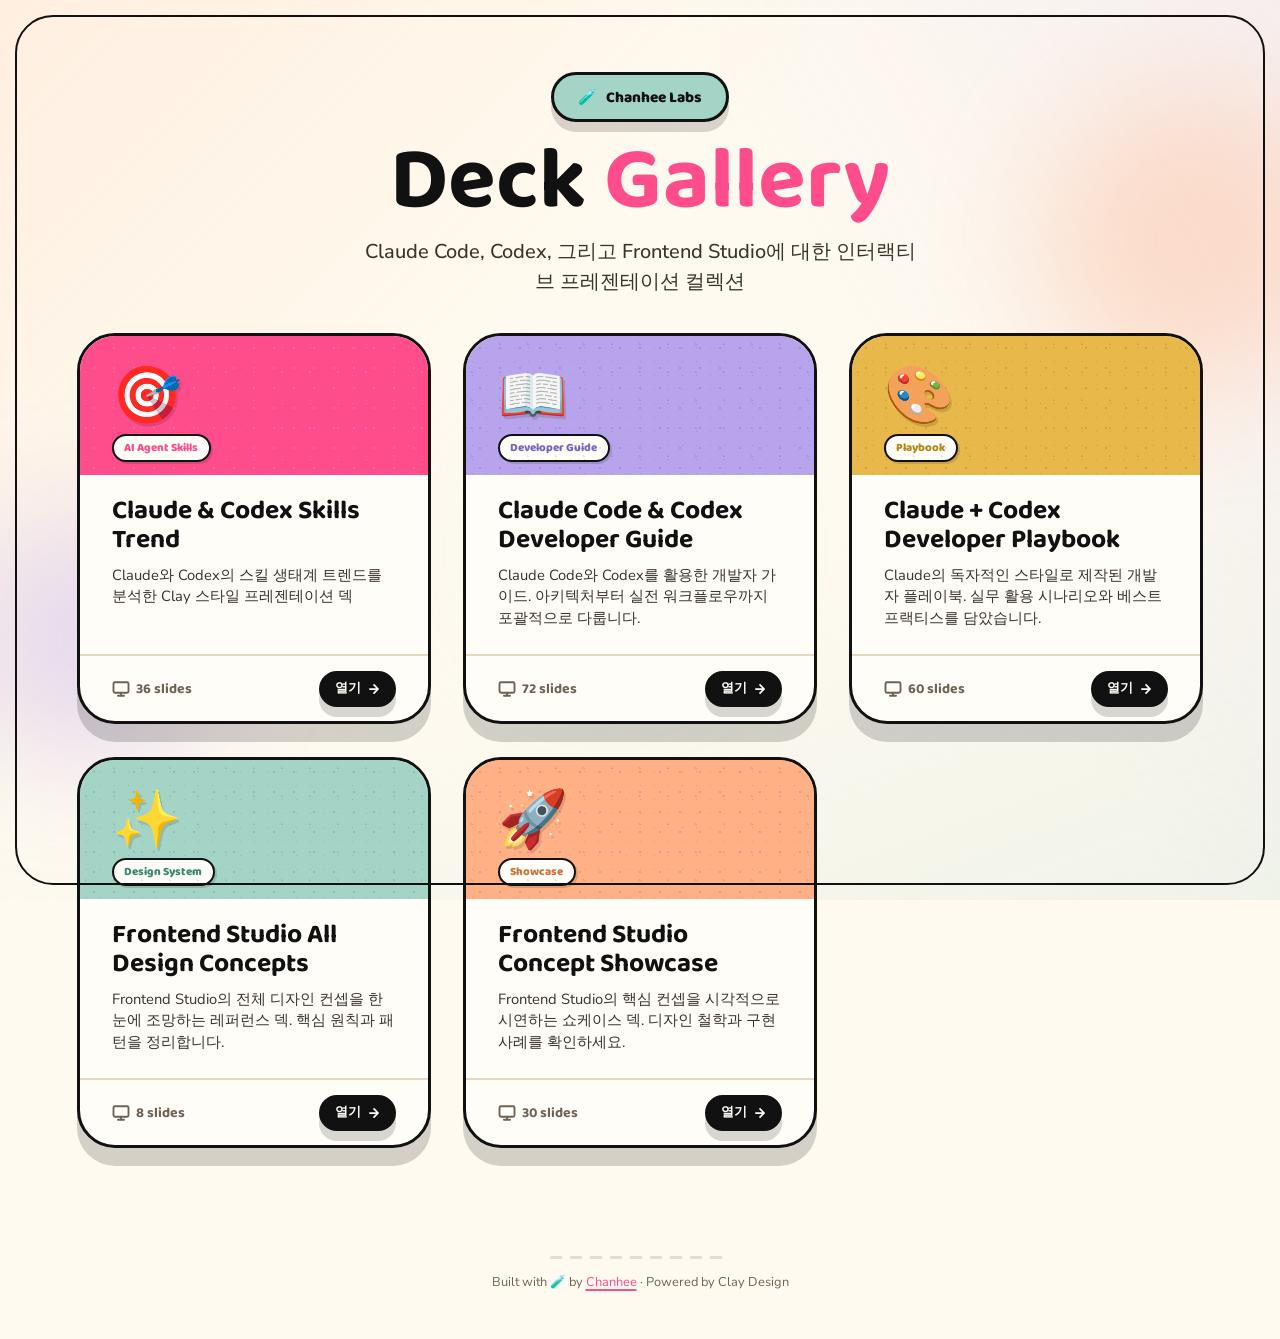
==== labs/index.html @ 250b86b6 "Add Deck Gallery with clay-styled HTML reader and 5 presentation decks" ====
<!DOCTYPE html>
<html lang="ko">
  <head>
    <meta charset="UTF-8" />
    <meta name="viewport" content="width=device-width, initial-scale=1.0" />
    <title>Chanhee Labs — Deck Gallery</title>
    <meta name="description" content="A curated collection of interactive presentation decks on Claude Code, Codex, and Frontend Studio design concepts." />
    <link rel="preconnect" href="https://fonts.googleapis.com" />
    <link rel="preconnect" href="https://fonts.gstatic.com" crossorigin />
    <link
      href="https://fonts.googleapis.com/css2?family=Baloo+2:wght@500;600;700;800&family=Nunito+Sans:wght@400;500;600;700;800&display=swap"
      rel="stylesheet"
    />
    <style>
      /* ===========================================
         CLAY DESIGN TOKENS
         =========================================== */
      :root {
        --canvas: #fffaf0;
        --surface-soft: #faf1dd;
        --surface-card: #fff4df;
        --surface-strong: #eadfc8;
        --ink: #111111;
        --body: #3a332b;
        --muted: #6e6253;
        --line: #e6d8bd;
        --dark: #102525;
        --pink: #ff4d8b;
        --teal: #1a3a3a;
        --lavender: #b8a4ed;
        --peach: #ffb084;
        --ochre: #e8b94a;
        --mint: #a4d4c5;
        --coral: #ff6b5a;
        --sky: #8ecae6;
        --white: #fffdf7;

        --shadow: 0 clamp(8px, 1.8vw, 18px) 0 rgba(17, 17, 17, 0.18);
        --shadow-small: 0 clamp(4px, 0.9vw, 10px) 0 rgba(17, 17, 17, 0.16);
        --shadow-hover: 0 clamp(10px, 2.2vw, 22px) 0 rgba(17, 17, 17, 0.22);
        --radius-xl: clamp(20px, 3vw, 38px);
        --radius-lg: clamp(16px, 2vw, 28px);
        --radius-md: clamp(10px, 1.4vw, 18px);

        --font-display: "Baloo 2", cursive;
        --font-body: "Nunito Sans", sans-serif;
        --ease-out-expo: cubic-bezier(0.16, 1, 0.3, 1);
        --duration-normal: 0.62s;
      }

      /* ===========================================
         BASE
         =========================================== */
      *,
      *::before,
      *::after {
        margin: 0;
        padding: 0;
        box-sizing: border-box;
      }

      html {
        scroll-behavior: smooth;
      }

      body {
        font-family: var(--font-body);
        color: var(--ink);
        background: var(--canvas);
        min-height: 100vh;
        overflow-x: hidden;
      }

      a {
        color: inherit;
        text-decoration: none;
      }

      /* ===========================================
         BACKGROUND
         =========================================== */
      body::before {
        content: "";
        position: fixed;
        inset: 0;
        background:
          linear-gradient(135deg, rgba(255, 176, 132, 0.14), transparent 40%),
          linear-gradient(240deg, rgba(184, 164, 237, 0.12), transparent 35%),
          linear-gradient(340deg, rgba(164, 212, 197, 0.16), transparent 40%);
        pointer-events: none;
        z-index: -1;
      }

      /* Floating decorative blobs */
      .blob {
        position: fixed;
        border-radius: 50%;
        filter: blur(60px);
        opacity: 0.35;
        pointer-events: none;
        z-index: -1;
        animation: blobFloat 12s ease-in-out infinite;
      }

      .blob-1 {
        width: 300px;
        height: 300px;
        background: var(--peach);
        top: 10%;
        right: -5%;
        animation-delay: 0s;
      }

      .blob-2 {
        width: 250px;
        height: 250px;
        background: var(--lavender);
        bottom: 15%;
        left: -3%;
        animation-delay: -4s;
      }

      .blob-3 {
        width: 200px;
        height: 200px;
        background: var(--mint);
        top: 50%;
        left: 40%;
        animation-delay: -8s;
      }

      @keyframes blobFloat {
        0%, 100% { transform: translate(0, 0) scale(1); }
        33% { transform: translate(20px, -15px) scale(1.05); }
        66% { transform: translate(-10px, 10px) scale(0.95); }
      }

      /* ===========================================
         HEADER
         =========================================== */
      .page-header {
        text-align: center;
        padding: clamp(3rem, 8vh, 6rem) clamp(1.5rem, 5vw, 4rem) clamp(2rem, 4vh, 3rem);
      }

      .logo-badge {
        display: inline-flex;
        align-items: center;
        gap: 0.6rem;
        padding: clamp(0.4rem, 0.8vw, 0.6rem) clamp(1rem, 2vw, 1.5rem);
        border: 3px solid var(--ink);
        border-radius: 999px;
        background: var(--mint);
        box-shadow: var(--shadow-small);
        font-family: var(--font-display);
        font-weight: 800;
        font-size: clamp(0.75rem, 1.2vw, 1rem);
        margin-bottom: clamp(1rem, 2vh, 1.5rem);
        animation: badgeBounce 3s ease-in-out infinite;
      }

      @keyframes badgeBounce {
        0%, 100% { transform: translateY(0); }
        50% { transform: translateY(-4px); }
      }

      .page-title {
        font-family: var(--font-display);
        font-size: clamp(2.5rem, 7vw, 5.5rem);
        line-height: 0.95;
        color: var(--ink);
        margin-bottom: clamp(0.5rem, 1.5vh, 1rem);
      }

      .page-title .accent {
        color: var(--pink);
      }

      .page-subtitle {
        font-size: clamp(0.9rem, 1.6vw, 1.25rem);
        color: var(--body);
        max-width: 46ch;
        margin: 0 auto;
        line-height: 1.5;
        font-weight: 500;
      }

      /* Border frame like clay deck */
      .page-frame {
        position: fixed;
        inset: clamp(8px, 1.2vw, 16px);
        border: clamp(2px, 0.2vw, 3px) solid var(--ink);
        border-radius: var(--radius-xl);
        pointer-events: none;
        z-index: 100;
      }

      /* ===========================================
         DECK GRID
         =========================================== */
      .deck-grid {
        display: grid;
        grid-template-columns: repeat(auto-fit, minmax(min(100%, 340px), 1fr));
        gap: clamp(1.2rem, 2.5vw, 2rem);
        padding: 0 clamp(2rem, 6vw, 5rem) clamp(4rem, 8vh, 6rem);
        max-width: 1280px;
        margin: 0 auto;
      }

      /* ===========================================
         DECK CARD
         =========================================== */
      .deck-card {
        position: relative;
        display: flex;
        flex-direction: column;
        border: clamp(2.5px, 0.3vw, 4px) solid var(--ink);
        border-radius: var(--radius-xl);
        background: var(--white);
        box-shadow: var(--shadow);
        overflow: hidden;
        cursor: pointer;
        transition:
          transform 0.4s var(--ease-out-expo),
          box-shadow 0.4s var(--ease-out-expo);
        text-decoration: none;
        opacity: 0;
        transform: translateY(30px) scale(0.97);
        animation: cardReveal 0.7s var(--ease-out-expo) forwards;
      }

      .deck-card:nth-child(1) { animation-delay: 0.1s; }
      .deck-card:nth-child(2) { animation-delay: 0.2s; }
      .deck-card:nth-child(3) { animation-delay: 0.3s; }
      .deck-card:nth-child(4) { animation-delay: 0.4s; }
      .deck-card:nth-child(5) { animation-delay: 0.5s; }

      @keyframes cardReveal {
        to {
          opacity: 1;
          transform: translateY(0) scale(1);
        }
      }

      .deck-card:hover {
        transform: translateY(-6px) scale(1.015);
        box-shadow: var(--shadow-hover);
      }

      .deck-card:active {
        transform: translateY(-2px) scale(0.995);
      }

      /* Card Header Band */
      .card-band {
        position: relative;
        padding: clamp(1.2rem, 2.5vw, 2rem) clamp(1.2rem, 2.5vw, 2rem) clamp(0.6rem, 1vw, 0.8rem);
        overflow: hidden;
      }

      .card-band::before {
        content: "";
        position: absolute;
        inset: 0;
        opacity: 0.12;
        background:
          radial-gradient(circle at 20% 30%, currentColor 1px, transparent 1px),
          radial-gradient(circle at 70% 60%, currentColor 1px, transparent 1px),
          radial-gradient(circle at 45% 80%, currentColor 0.5px, transparent 0.5px);
        background-size: 28px 28px, 20px 20px, 14px 14px;
      }

      .card-emoji {
        font-size: clamp(2.2rem, 5vw, 3.5rem);
        line-height: 1;
        margin-bottom: clamp(0.4rem, 1vw, 0.6rem);
        display: block;
        filter: drop-shadow(2px 3px 0 rgba(0,0,0,0.12));
      }

      .card-category {
        display: inline-flex;
        align-items: center;
        padding: 0.2rem 0.65rem;
        border: 2px solid var(--ink);
        border-radius: 999px;
        background: var(--white);
        font-family: var(--font-display);
        font-size: clamp(0.6rem, 0.9vw, 0.78rem);
        font-weight: 800;
        box-shadow: 2px 2px 0 rgba(17, 17, 17, 0.14);
      }

      /* Card Body */
      .card-body {
        flex: 1;
        padding: clamp(0.8rem, 1.8vw, 1.4rem) clamp(1.2rem, 2.5vw, 2rem) clamp(1rem, 2vw, 1.6rem);
        display: flex;
        flex-direction: column;
        gap: clamp(0.4rem, 0.8vw, 0.6rem);
      }

      .card-title {
        font-family: var(--font-display);
        font-size: clamp(1.15rem, 2.2vw, 1.65rem);
        line-height: 1.1;
        color: var(--ink);
      }

      .card-desc {
        font-size: clamp(0.78rem, 1.15vw, 0.95rem);
        color: var(--body);
        line-height: 1.45;
        flex: 1;
      }

      /* Card Footer */
      .card-footer {
        display: flex;
        align-items: center;
        justify-content: space-between;
        padding: clamp(0.6rem, 1.2vw, 0.9rem) clamp(1.2rem, 2.5vw, 2rem);
        border-top: 2px solid var(--line);
      }

      .slide-count {
        display: inline-flex;
        align-items: center;
        gap: 0.4rem;
        font-family: var(--font-display);
        font-size: clamp(0.75rem, 1.1vw, 0.92rem);
        font-weight: 700;
        color: var(--muted);
      }

      .slide-count svg {
        width: clamp(14px, 1.5vw, 18px);
        height: clamp(14px, 1.5vw, 18px);
      }

      .open-btn {
        display: inline-flex;
        align-items: center;
        gap: 0.35rem;
        padding: 0.35rem 0.85rem;
        border: 2px solid var(--ink);
        border-radius: 999px;
        background: var(--ink);
        color: var(--white);
        font-family: var(--font-display);
        font-size: clamp(0.7rem, 1vw, 0.85rem);
        font-weight: 700;
        box-shadow: var(--shadow-small);
        transition: background 0.2s ease, transform 0.2s ease;
      }

      .deck-card:hover .open-btn {
        background: var(--pink);
        transform: translateX(2px);
      }

      .open-btn svg {
        width: 14px;
        height: 14px;
        transition: transform 0.3s var(--ease-out-expo);
      }

      .deck-card:hover .open-btn svg {
        transform: translateX(3px);
      }

      /* Color bands per card */
      .card-pink .card-band { background: var(--pink); color: var(--white); }
      .card-pink .card-category { color: var(--pink); }

      .card-lavender .card-band { background: var(--lavender); color: var(--ink); }
      .card-lavender .card-category { color: #7c65c0; }

      .card-ochre .card-band { background: var(--ochre); color: var(--ink); }
      .card-ochre .card-category { color: #b08a1a; }

      .card-mint .card-band { background: var(--mint); color: var(--ink); }
      .card-mint .card-category { color: #3d8a71; }

      .card-peach .card-band { background: var(--peach); color: var(--ink); }
      .card-peach .card-category { color: #c97640; }

      /* ===========================================
         FOOTER
         =========================================== */
      .page-footer {
        text-align: center;
        padding: clamp(2rem, 4vh, 3rem) 1rem clamp(3rem, 5vh, 4rem);
        color: var(--muted);
        font-size: clamp(0.72rem, 1vw, 0.88rem);
      }

      .page-footer a {
        color: var(--pink);
        text-decoration: underline;
        text-underline-offset: 3px;
        text-decoration-thickness: 2px;
      }

      .page-footer a:hover {
        color: var(--ink);
      }

      .footer-line {
        width: min(180px, 30vw);
        height: 3px;
        background: repeating-linear-gradient(
          90deg,
          var(--ink) 0 12px,
          transparent 12px 20px
        );
        opacity: 0.12;
        margin: 0 auto clamp(0.8rem, 1.5vh, 1.2rem);
        border-radius: 999px;
      }

      /* ===========================================
         RESPONSIVE
         =========================================== */
      @media (max-width: 600px) {
        .deck-grid {
          grid-template-columns: 1fr;
          padding: 0 clamp(1.2rem, 4vw, 2rem) clamp(3rem, 6vh, 4rem);
        }

        .page-frame {
          inset: 5px;
        }
      }

      @media (min-width: 900px) {
        .deck-grid {
          grid-template-columns: repeat(2, 1fr);
        }
      }

      @media (min-width: 1200px) {
        .deck-grid {
          grid-template-columns: repeat(3, 1fr);
        }
      }

      @media (prefers-reduced-motion: reduce) {
        *,
        *::before,
        *::after {
          animation-duration: 0.01ms !important;
          transition-duration: 0.2s !important;
        }
        html {
          scroll-behavior: auto;
        }
        .blob { display: none; }
        .deck-card {
          opacity: 1;
          transform: none;
        }
      }
    </style>
  </head>
  <body>
    <!-- Decorative blobs -->
    <div class="blob blob-1"></div>
    <div class="blob blob-2"></div>
    <div class="blob blob-3"></div>

    <!-- Border frame -->
    <div class="page-frame" aria-hidden="true"></div>

    <!-- Header -->
    <header class="page-header">
      <div class="logo-badge" id="logo-badge">
        <span>🧪</span>
        <span>Chanhee Labs</span>
      </div>
      <h1 class="page-title">
        Deck <span class="accent">Gallery</span>
      </h1>
      <p class="page-subtitle">
        Claude Code, Codex, 그리고 Frontend Studio에 대한 인터랙티브 프레젠테이션 컬렉션
      </p>
    </header>

    <!-- Deck Grid -->
    <main class="deck-grid" id="deck-grid">

      <!-- Card 1: Agent Skills Clay Deck -->
      <a href="decks/agent-skills-clay-deck.html" class="deck-card card-pink" id="card-agent-skills">
        <div class="card-band">
          <span class="card-emoji">🎯</span>
          <span class="card-category">AI Agent Skills</span>
        </div>
        <div class="card-body">
          <h2 class="card-title">Claude & Codex Skills Trend</h2>
          <p class="card-desc">
            Claude와 Codex의 스킬 생태계 트렌드를 분석한 Clay 스타일 프레젠테이션 덱
          </p>
        </div>
        <div class="card-footer">
          <span class="slide-count">
            <svg viewBox="0 0 24 24" fill="none" stroke="currentColor" stroke-width="2.5" stroke-linecap="round"><rect x="2" y="3" width="20" height="14" rx="2"/><path d="M8 21h8M12 17v4"/></svg>
            36 slides
          </span>
          <span class="open-btn">
            열기
            <svg viewBox="0 0 24 24" fill="none" stroke="currentColor" stroke-width="3" stroke-linecap="round" stroke-linejoin="round"><path d="M5 12h14M12 5l7 7-7 7"/></svg>
          </span>
        </div>
      </a>

      <!-- Card 2: Claude & Codex Developer Guide -->
      <a href="decks/claude-codex-developer-guide-deck.html" class="deck-card card-lavender" id="card-dev-guide">
        <div class="card-band">
          <span class="card-emoji">📖</span>
          <span class="card-category">Developer Guide</span>
        </div>
        <div class="card-body">
          <h2 class="card-title">Claude Code & Codex Developer Guide</h2>
          <p class="card-desc">
            Claude Code와 Codex를 활용한 개발자 가이드. 아키텍처부터 실전 워크플로우까지 포괄적으로 다룹니다.
          </p>
        </div>
        <div class="card-footer">
          <span class="slide-count">
            <svg viewBox="0 0 24 24" fill="none" stroke="currentColor" stroke-width="2.5" stroke-linecap="round"><rect x="2" y="3" width="20" height="14" rx="2"/><path d="M8 21h8M12 17v4"/></svg>
            72 slides
          </span>
          <span class="open-btn">
            열기
            <svg viewBox="0 0 24 24" fill="none" stroke="currentColor" stroke-width="3" stroke-linecap="round" stroke-linejoin="round"><path d="M5 12h14M12 5l7 7-7 7"/></svg>
          </span>
        </div>
      </a>

      <!-- Card 3: Claude Style Developer Playbook -->
      <a href="decks/claude-style-developer-playbook-slides.html" class="deck-card card-ochre" id="card-playbook">
        <div class="card-band">
          <span class="card-emoji">🎨</span>
          <span class="card-category">Playbook</span>
        </div>
        <div class="card-body">
          <h2 class="card-title">Claude + Codex Developer Playbook</h2>
          <p class="card-desc">
            Claude의 독자적인 스타일로 제작된 개발자 플레이북. 실무 활용 시나리오와 베스트 프랙티스를 담았습니다.
          </p>
        </div>
        <div class="card-footer">
          <span class="slide-count">
            <svg viewBox="0 0 24 24" fill="none" stroke="currentColor" stroke-width="2.5" stroke-linecap="round"><rect x="2" y="3" width="20" height="14" rx="2"/><path d="M8 21h8M12 17v4"/></svg>
            60 slides
          </span>
          <span class="open-btn">
            열기
            <svg viewBox="0 0 24 24" fill="none" stroke="currentColor" stroke-width="3" stroke-linecap="round" stroke-linejoin="round"><path d="M5 12h14M12 5l7 7-7 7"/></svg>
          </span>
        </div>
      </a>

      <!-- Card 4: Frontend Studio All Design Concepts -->
      <a href="decks/frontend-studio-all-design-concepts-deck.html" class="deck-card card-mint" id="card-all-concepts">
        <div class="card-band">
          <span class="card-emoji">✨</span>
          <span class="card-category">Design System</span>
        </div>
        <div class="card-body">
          <h2 class="card-title">Frontend Studio All Design Concepts</h2>
          <p class="card-desc">
            Frontend Studio의 전체 디자인 컨셉을 한눈에 조망하는 레퍼런스 덱. 핵심 원칙과 패턴을 정리합니다.
          </p>
        </div>
        <div class="card-footer">
          <span class="slide-count">
            <svg viewBox="0 0 24 24" fill="none" stroke="currentColor" stroke-width="2.5" stroke-linecap="round"><rect x="2" y="3" width="20" height="14" rx="2"/><path d="M8 21h8M12 17v4"/></svg>
            8 slides
          </span>
          <span class="open-btn">
            열기
            <svg viewBox="0 0 24 24" fill="none" stroke="currentColor" stroke-width="3" stroke-linecap="round" stroke-linejoin="round"><path d="M5 12h14M12 5l7 7-7 7"/></svg>
          </span>
        </div>
      </a>

      <!-- Card 5: Frontend Studio Concept Showcase -->
      <a href="decks/frontend-studio-concept-showcase-deck.html" class="deck-card card-peach" id="card-showcase">
        <div class="card-band">
          <span class="card-emoji">🚀</span>
          <span class="card-category">Showcase</span>
        </div>
        <div class="card-body">
          <h2 class="card-title">Frontend Studio Concept Showcase</h2>
          <p class="card-desc">
            Frontend Studio의 핵심 컨셉을 시각적으로 시연하는 쇼케이스 덱. 디자인 철학과 구현 사례를 확인하세요.
          </p>
        </div>
        <div class="card-footer">
          <span class="slide-count">
            <svg viewBox="0 0 24 24" fill="none" stroke="currentColor" stroke-width="2.5" stroke-linecap="round"><rect x="2" y="3" width="20" height="14" rx="2"/><path d="M8 21h8M12 17v4"/></svg>
            30 slides
          </span>
          <span class="open-btn">
            열기
            <svg viewBox="0 0 24 24" fill="none" stroke="currentColor" stroke-width="3" stroke-linecap="round" stroke-linejoin="round"><path d="M5 12h14M12 5l7 7-7 7"/></svg>
          </span>
        </div>
      </a>

    </main>

    <!-- Footer -->
    <footer class="page-footer">
      <div class="footer-line" aria-hidden="true"></div>
      <p>
        Built with 🧪 by <a href="https://github.com/JoChanhee" target="_blank" rel="noopener">Chanhee</a>
        · Powered by Clay Design
      </p>
    </footer>

    <script>
      /* Intersection observer for scroll reveal (future-proof for more cards) */
      const observer = new IntersectionObserver(
        (entries) => {
          entries.forEach((entry) => {
            if (entry.isIntersecting) {
              entry.target.style.animationPlayState = "running";
            }
          });
        },
        { threshold: 0.1 }
      );

      document.querySelectorAll(".deck-card").forEach((card) => {
        observer.observe(card);
      });
    </script>
  </body>
</html>
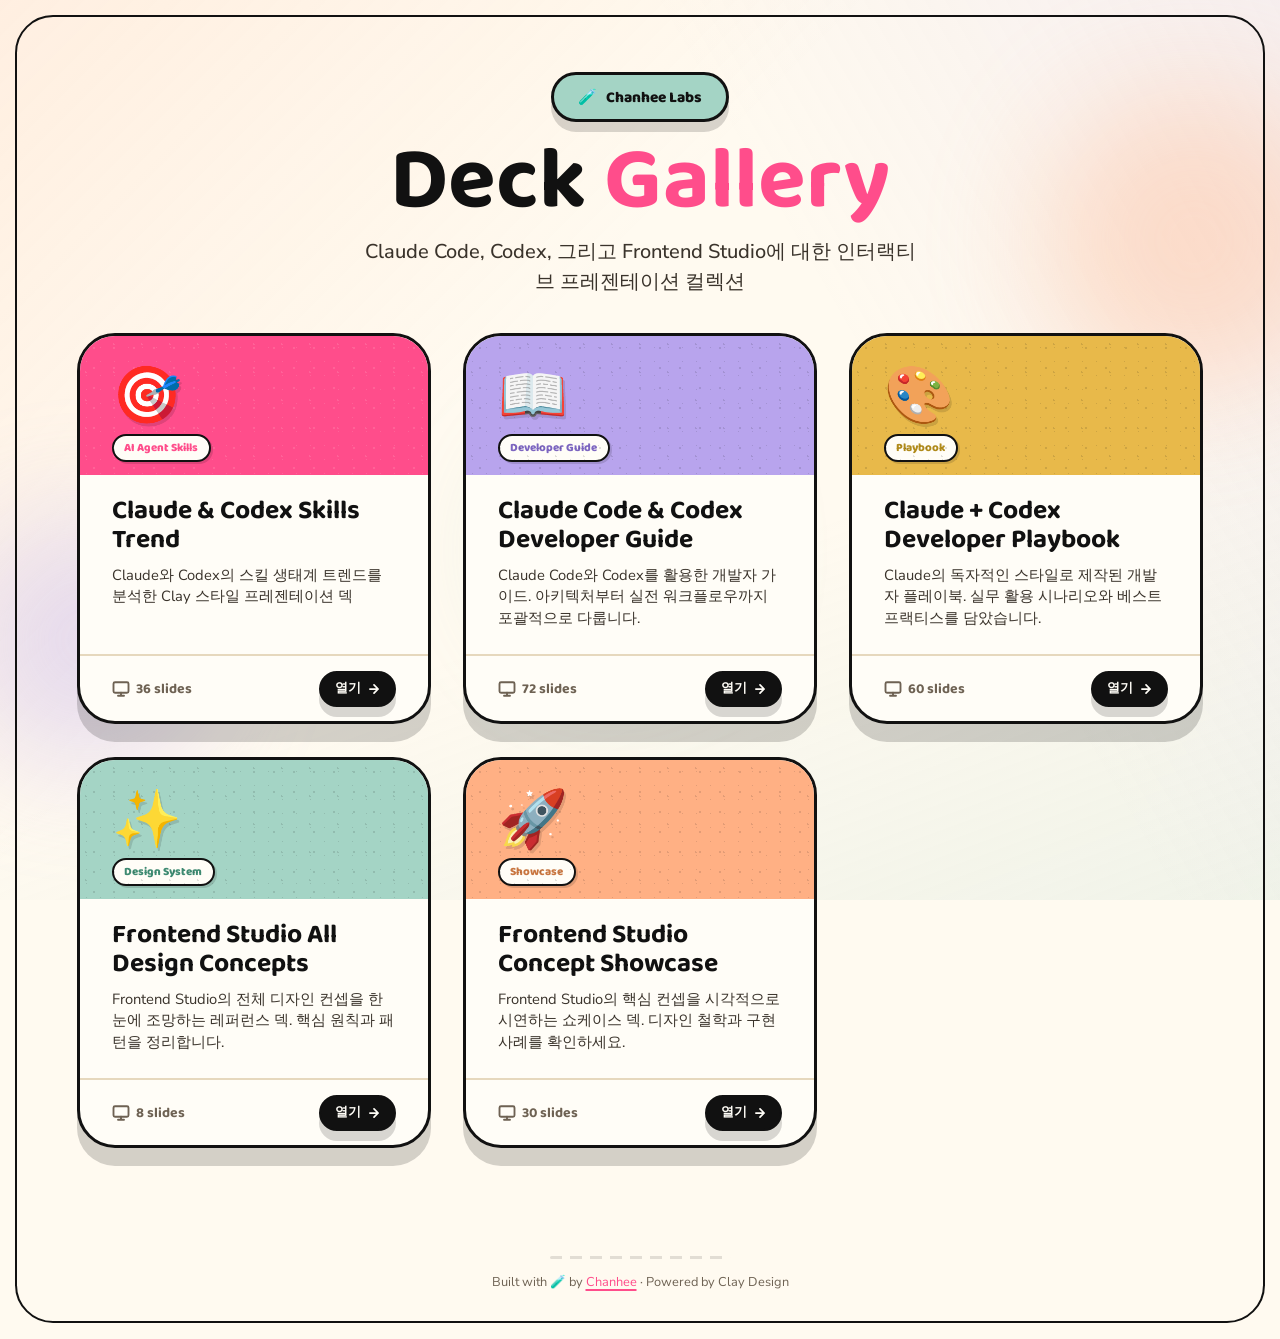
==== commit bb0cb0ac: "Fix labs index: make page-frame absolute instead of fixed to allow scrolling" ====
--- a/labs/index.html
+++ b/labs/index.html
@@ -69,6 +69,7 @@
         background: var(--canvas);
         min-height: 100vh;
         overflow-x: hidden;
+        position: relative;
       }
 
       a {
@@ -187,7 +188,7 @@
 
       /* Border frame like clay deck */
       .page-frame {
-        position: fixed;
+        position: absolute;
         inset: clamp(8px, 1.2vw, 16px);
         border: clamp(2px, 0.2vw, 3px) solid var(--ink);
         border-radius: var(--radius-xl);
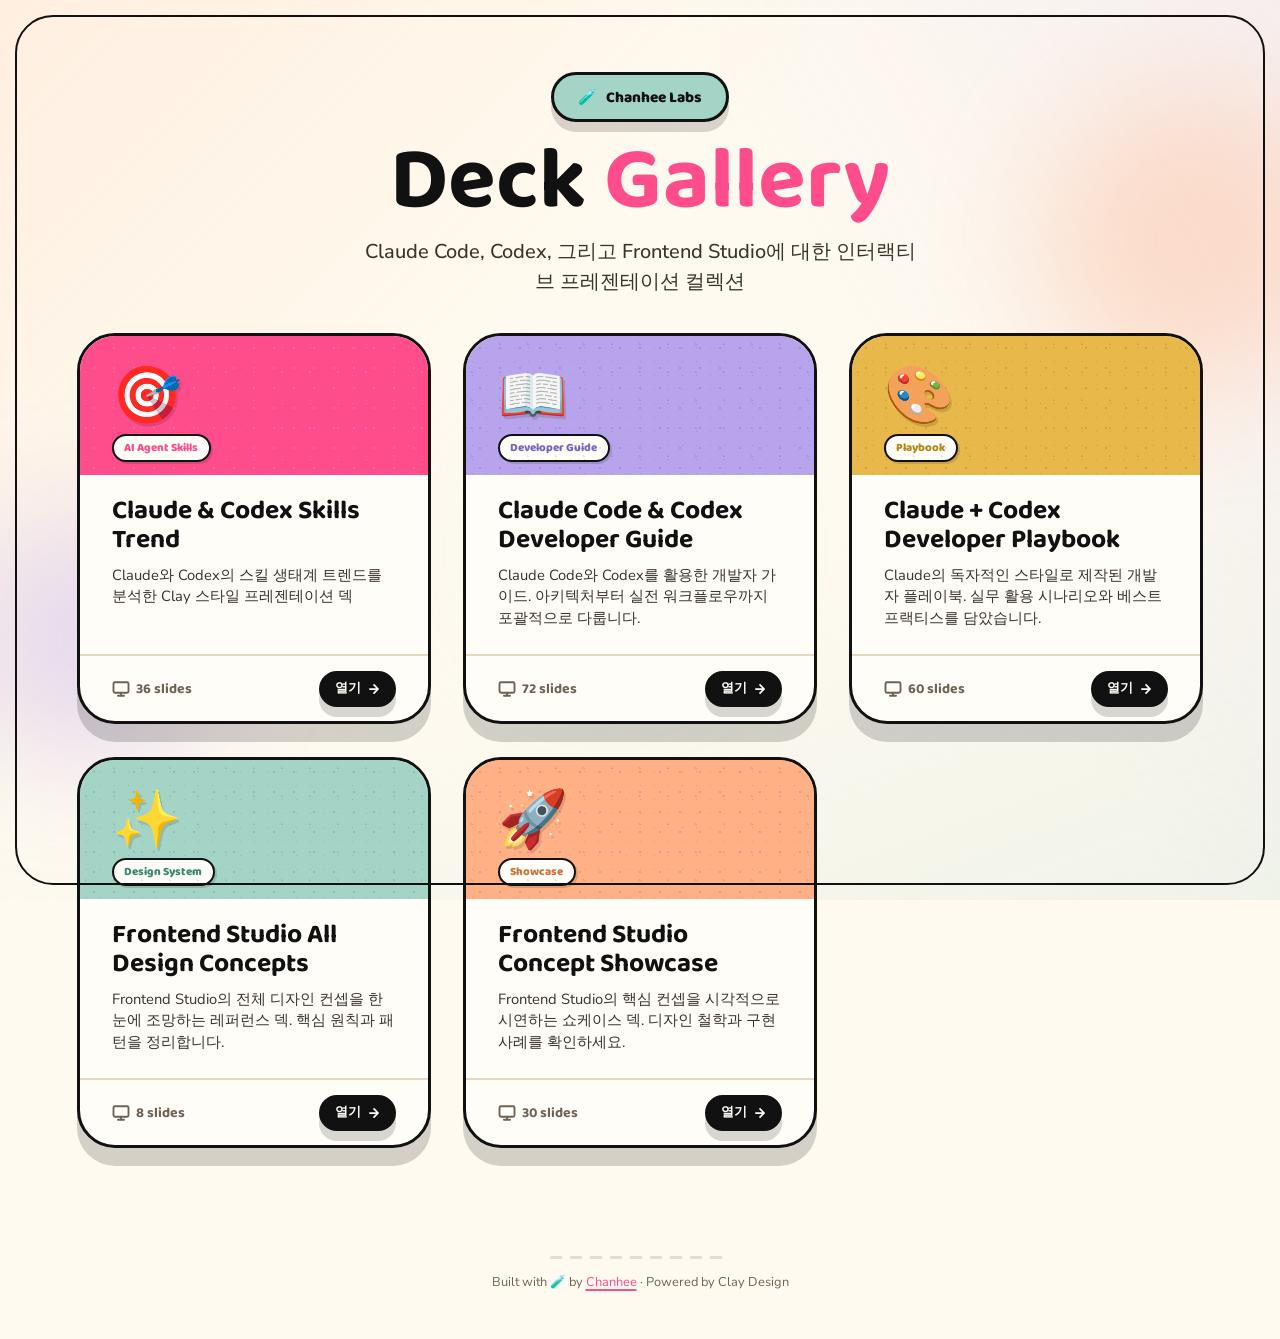
==== commit 1a29f576: "Revert labs index: restore fixed position-frame for better viewport framing" ====
--- a/labs/index.html
+++ b/labs/index.html
@@ -69,7 +69,6 @@
         background: var(--canvas);
         min-height: 100vh;
         overflow-x: hidden;
-        position: relative;
       }
 
       a {
@@ -188,7 +187,7 @@
 
       /* Border frame like clay deck */
       .page-frame {
-        position: absolute;
+        position: fixed;
         inset: clamp(8px, 1.2vw, 16px);
         border: clamp(2px, 0.2vw, 3px) solid var(--ink);
         border-radius: var(--radius-xl);
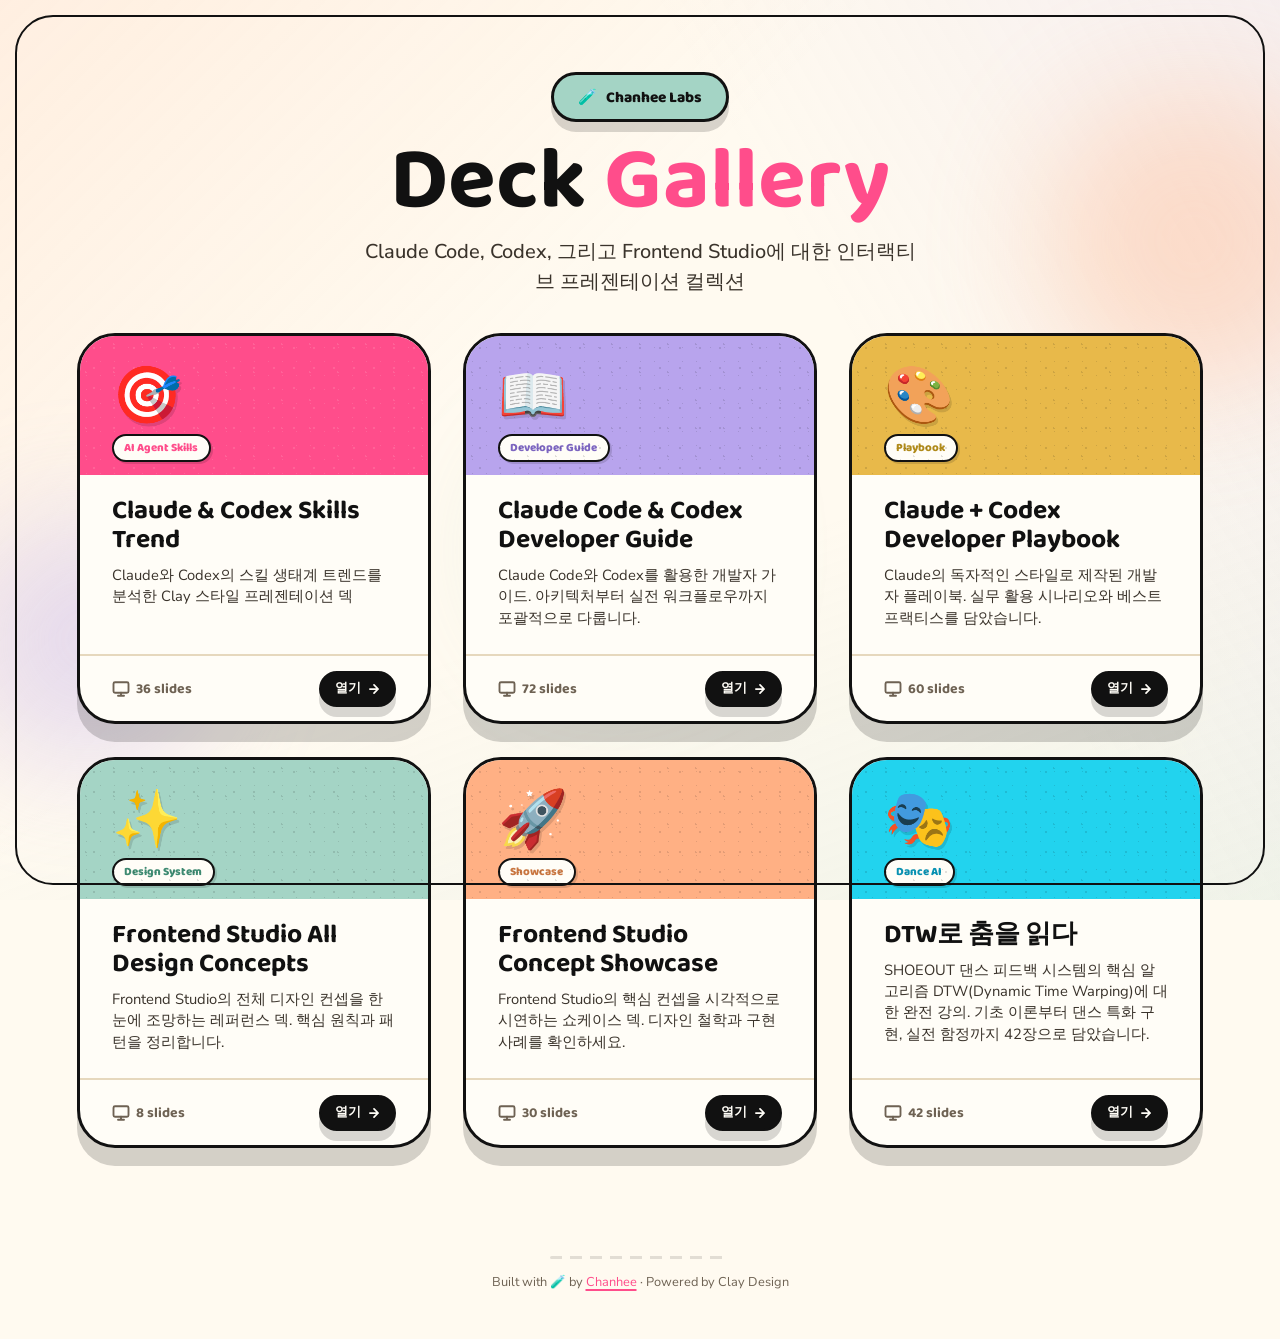
==== commit 577dd5b9: "feat: Add DTW Dance Feedback Lecture to labs gallery (42 slides, Neon Stage style)" ====
--- a/labs/index.html
+++ b/labs/index.html
@@ -33,6 +33,7 @@
         --mint: #a4d4c5;
         --coral: #ff6b5a;
         --sky: #8ecae6;
+        --cyan: #22d3ee;
         --white: #fffdf7;
 
         --shadow: 0 clamp(8px, 1.8vw, 18px) 0 rgba(17, 17, 17, 0.18);
@@ -234,6 +235,7 @@
       .deck-card:nth-child(3) { animation-delay: 0.3s; }
       .deck-card:nth-child(4) { animation-delay: 0.4s; }
       .deck-card:nth-child(5) { animation-delay: 0.5s; }
+      .deck-card:nth-child(6) { animation-delay: 0.6s; }
 
       @keyframes cardReveal {
         to {
@@ -385,6 +387,9 @@
       .card-peach .card-band { background: var(--peach); color: var(--ink); }
       .card-peach .card-category { color: #c97640; }
 
+      .card-cyan .card-band { background: var(--cyan); color: var(--ink); }
+      .card-cyan .card-category { color: #0891b2; }
+
       /* ===========================================
          FOOTER
          =========================================== */
@@ -609,6 +614,30 @@
         </div>
       </a>
 
+      <!-- Card 6: DTW Dance Feedback Lecture -->
+      <a href="decks/dtw-dance-feedback-lecture.html" class="deck-card card-cyan" id="card-dtw">
+        <div class="card-band">
+          <span class="card-emoji">🎭</span>
+          <span class="card-category">Dance AI</span>
+        </div>
+        <div class="card-body">
+          <h2 class="card-title">DTW로 춤을 읽다</h2>
+          <p class="card-desc">
+            SHOEOUT 댄스 피드백 시스템의 핵심 알고리즘 DTW(Dynamic Time Warping)에 대한 완전 강의. 기초 이론부터 댄스 특화 구현, 실전 함정까지 42장으로 담았습니다.
+          </p>
+        </div>
+        <div class="card-footer">
+          <span class="slide-count">
+            <svg viewBox="0 0 24 24" fill="none" stroke="currentColor" stroke-width="2.5" stroke-linecap="round"><rect x="2" y="3" width="20" height="14" rx="2"/><path d="M8 21h8M12 17v4"/></svg>
+            42 slides
+          </span>
+          <span class="open-btn">
+            열기
+            <svg viewBox="0 0 24 24" fill="none" stroke="currentColor" stroke-width="3" stroke-linecap="round" stroke-linejoin="round"><path d="M5 12h14M12 5l7 7-7 7"/></svg>
+          </span>
+        </div>
+      </a>
+
     </main>
 
     <!-- Footer -->
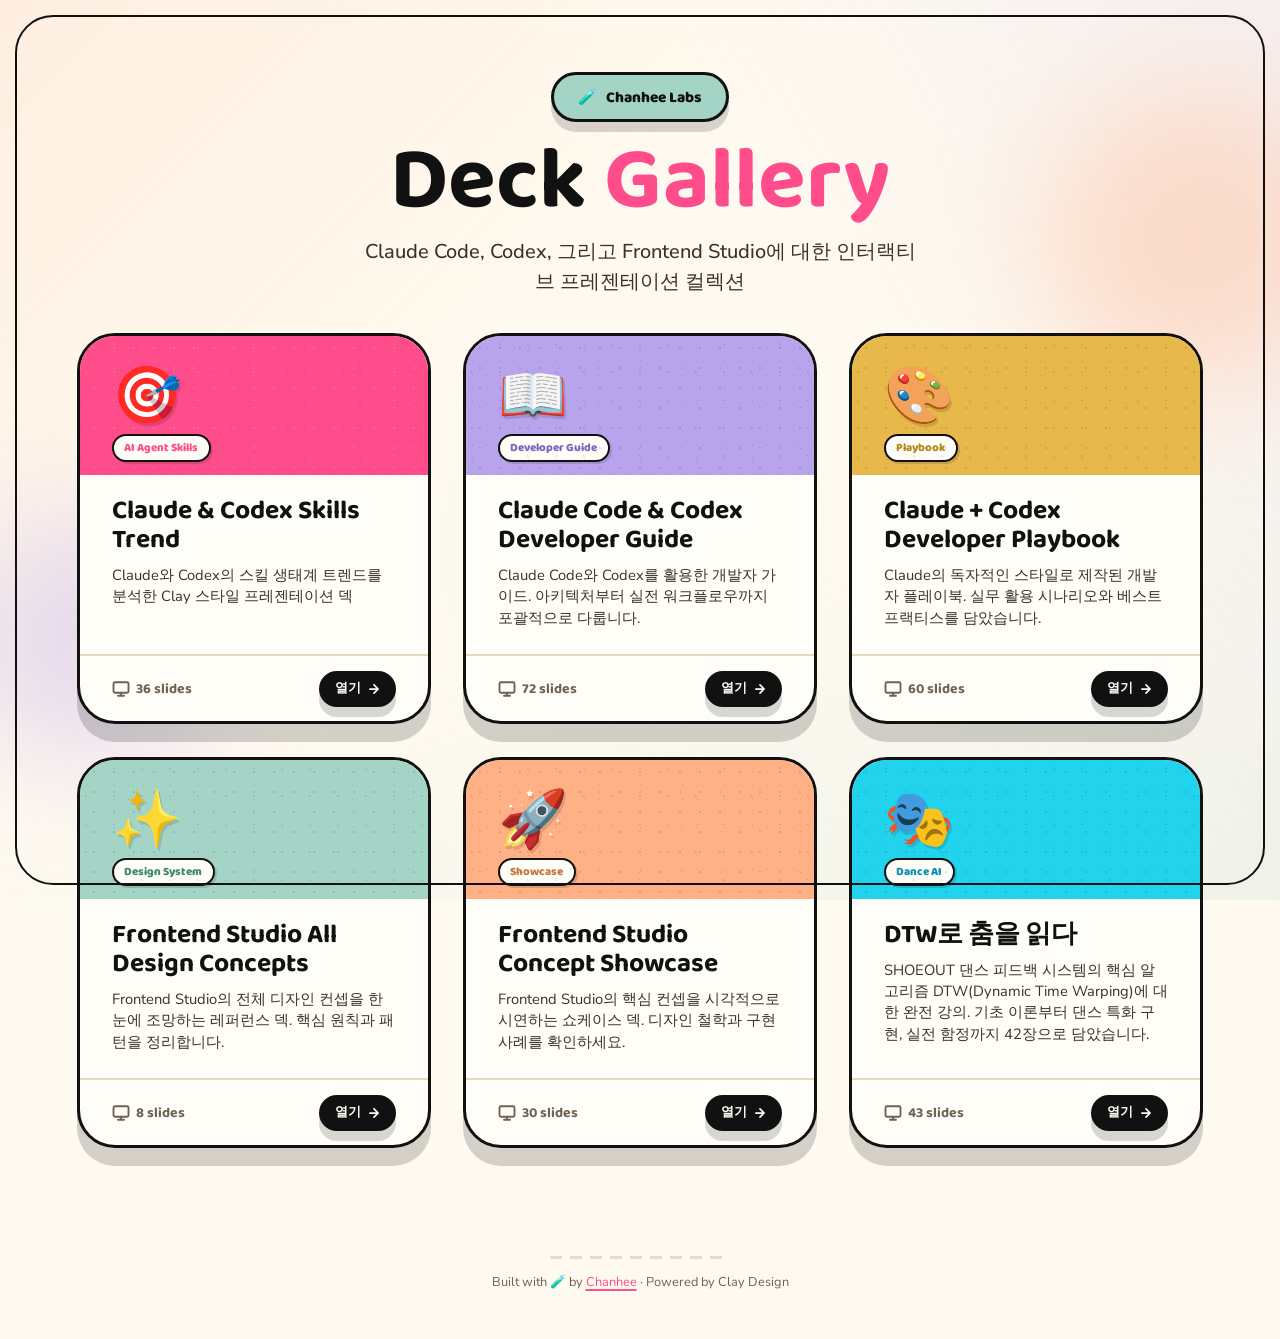
==== commit b9eb3efb: "feat: DTW 강의 정규화 파트 보강 (pose_world_landmarks 입력 선택 슬라이드 추가, 42→43장)" ====
--- a/labs/index.html
+++ b/labs/index.html
@@ -629,7 +629,7 @@
         <div class="card-footer">
           <span class="slide-count">
             <svg viewBox="0 0 24 24" fill="none" stroke="currentColor" stroke-width="2.5" stroke-linecap="round"><rect x="2" y="3" width="20" height="14" rx="2"/><path d="M8 21h8M12 17v4"/></svg>
-            42 slides
+            43 slides
           </span>
           <span class="open-btn">
             열기
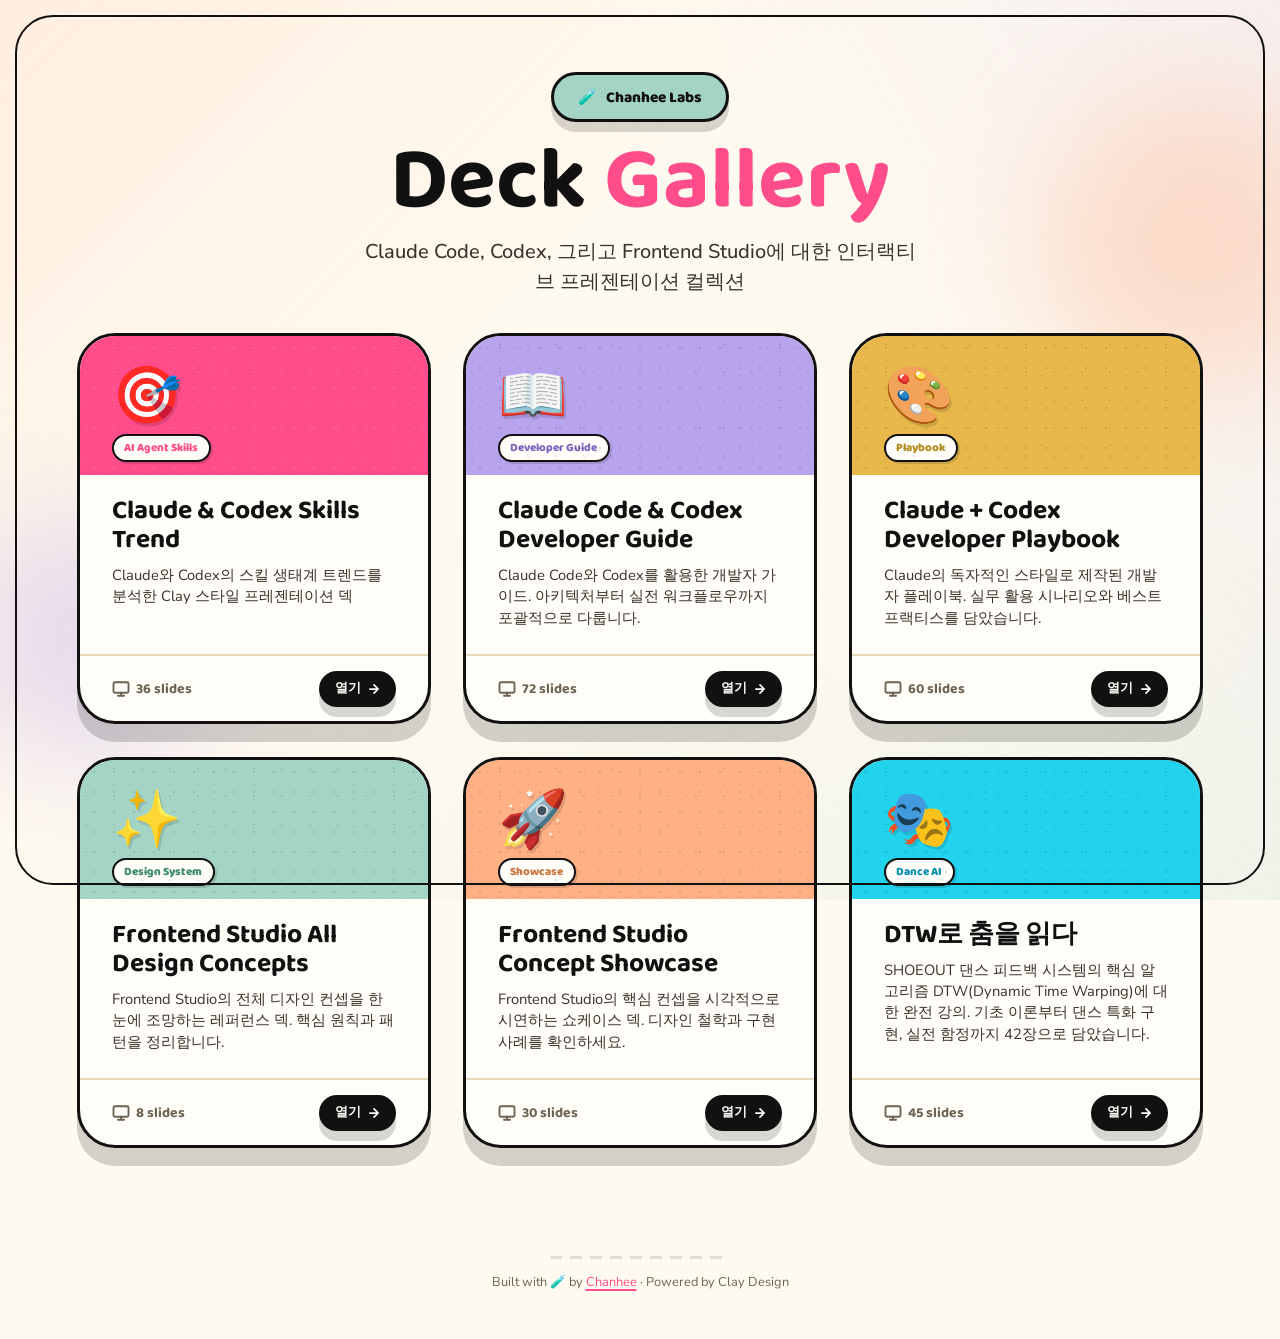
==== commit ebe0a0a7: "feat: DTW 강의 보강 — z축·fps 신규 2장, Asymmetric·lag/클립 재작성, 그루브·band·penalty 보강 (43→45장)" ====
--- a/labs/index.html
+++ b/labs/index.html
@@ -629,7 +629,7 @@
         <div class="card-footer">
           <span class="slide-count">
             <svg viewBox="0 0 24 24" fill="none" stroke="currentColor" stroke-width="2.5" stroke-linecap="round"><rect x="2" y="3" width="20" height="14" rx="2"/><path d="M8 21h8M12 17v4"/></svg>
-            43 slides
+            45 slides
           </span>
           <span class="open-btn">
             열기
